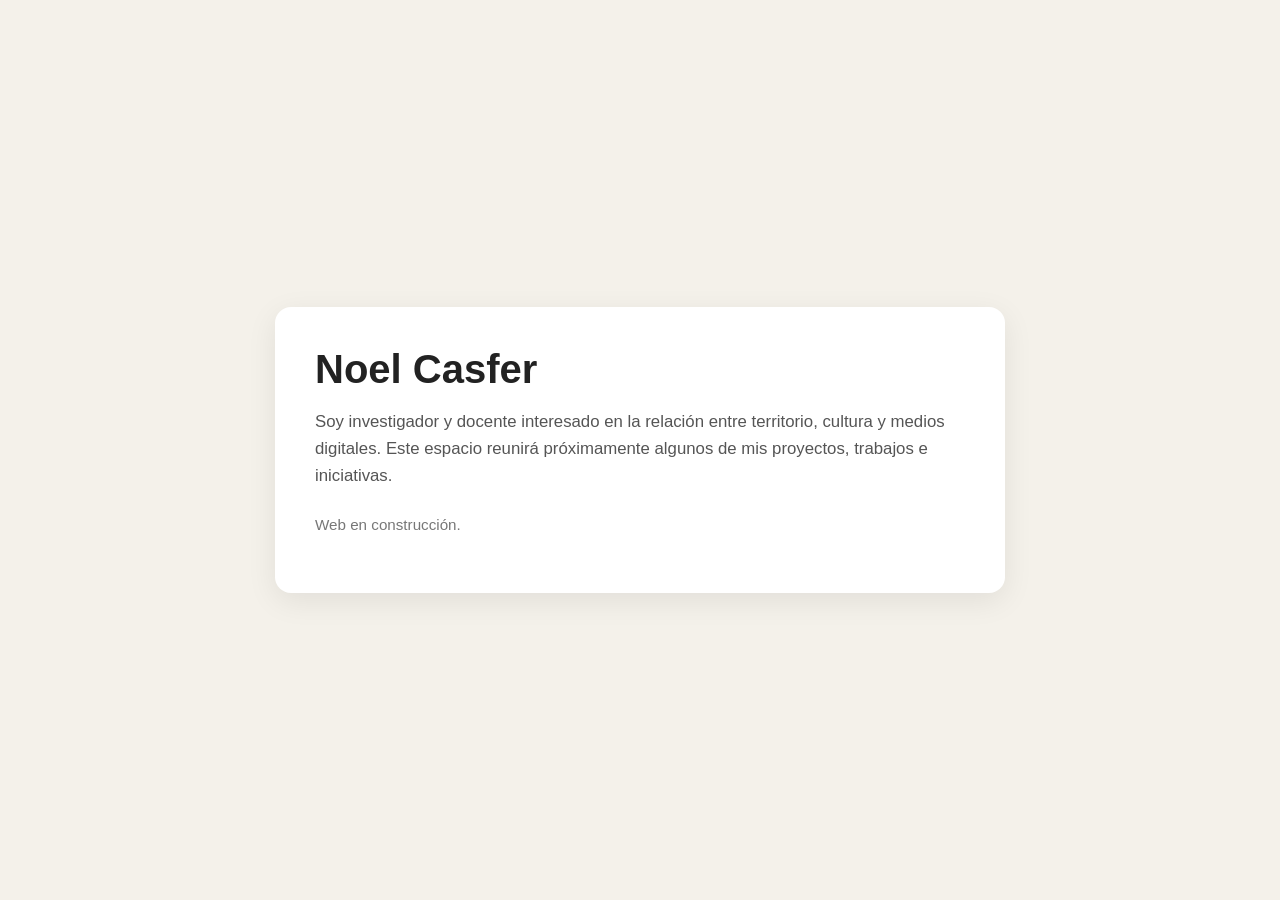
==== index.html @ ef3d39c3 "Create index.html" ====
<!DOCTYPE html>
<html lang="es">
<head>
  <meta charset="UTF-8" />
  <meta name="viewport" content="width=device-width, initial-scale=1.0" />
  <title>Noel Casfer</title>
  <style>
    body {
      margin: 0;
      font-family: Arial, sans-serif;
      background: #f4f1ea;
      color: #222;
      display: flex;
      align-items: center;
      justify-content: center;
      min-height: 100vh;
    }

    .card {
      max-width: 650px;
      margin: 20px;
      padding: 40px;
      background: white;
      border-radius: 16px;
      box-shadow: 0 8px 30px rgba(0, 0, 0, 0.08);
    }

    h1 {
      margin-top: 0;
      margin-bottom: 10px;
      font-size: 2.5rem;
    }

    p {
      line-height: 1.6;
      color: #555;
      font-size: 1.05rem;
    }

    .note {
      margin-top: 24px;
      font-size: 0.95rem;
      color: #777;
    }

    a {
      color: #5f7a61;
      text-decoration: none;
    }

    a:hover {
      text-decoration: underline;
    }
  </style>
</head>
<body>
  <main class="card">
    <h1>Noel Casfer</h1>
    <p>
      Soy investigador y docente interesado en la relación entre territorio,
      cultura y medios digitales. Este espacio reunirá próximamente algunos de mis
      proyectos, trabajos e iniciativas.
    </p>
    <p class="note">
      Web en construcción.
    </p>
  </main>
</body>
</html>
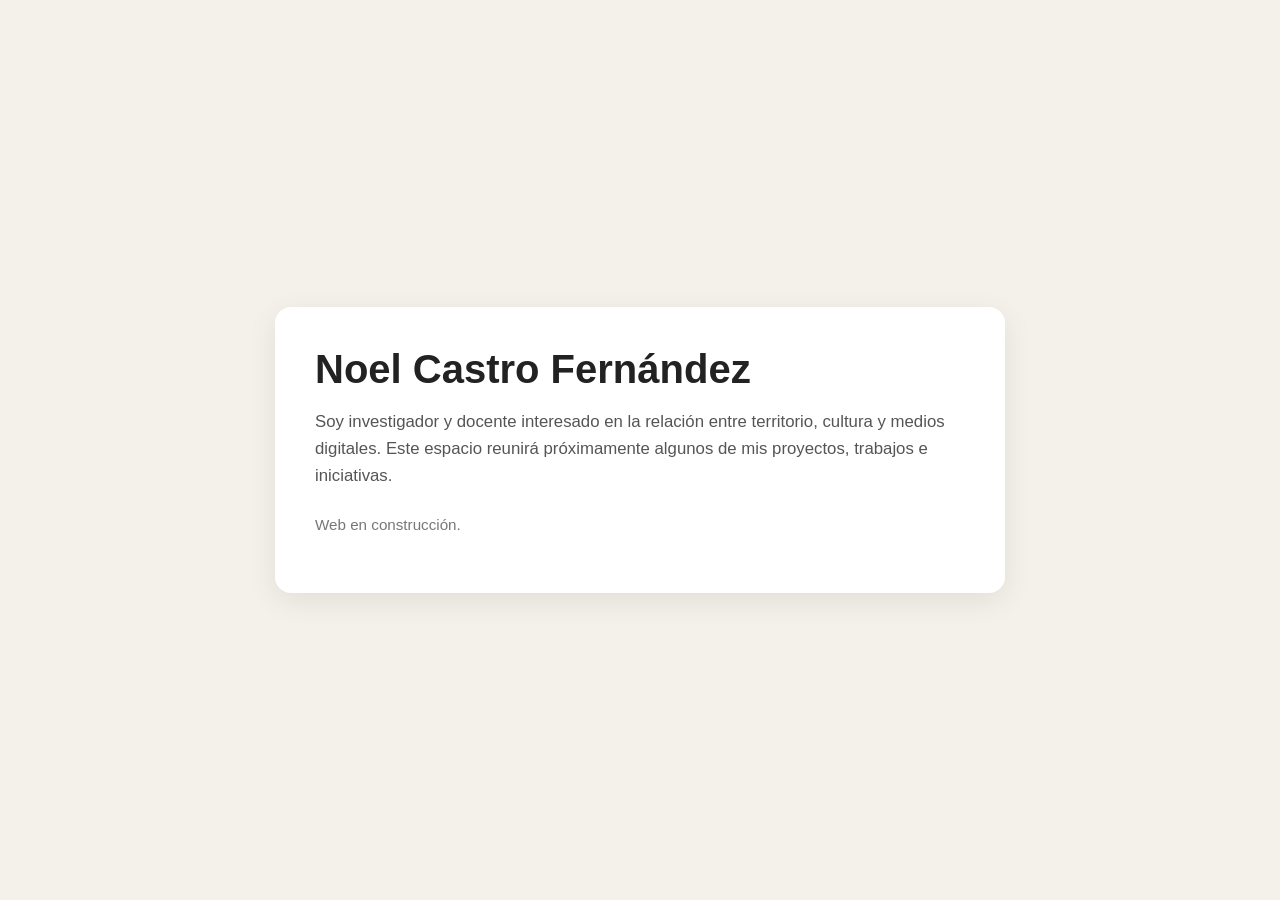
==== commit b0fa560c: "Update name from Noel Casfer to Noel Castro Fernández" ====
--- a/index.html
+++ b/index.html
@@ -55,7 +55,7 @@
 </head>
 <body>
   <main class="card">
-    <h1>Noel Casfer</h1>
+    <h1>Noel Castro Fernández</h1>
     <p>
       Soy investigador y docente interesado en la relación entre territorio,
       cultura y medios digitales. Este espacio reunirá próximamente algunos de mis
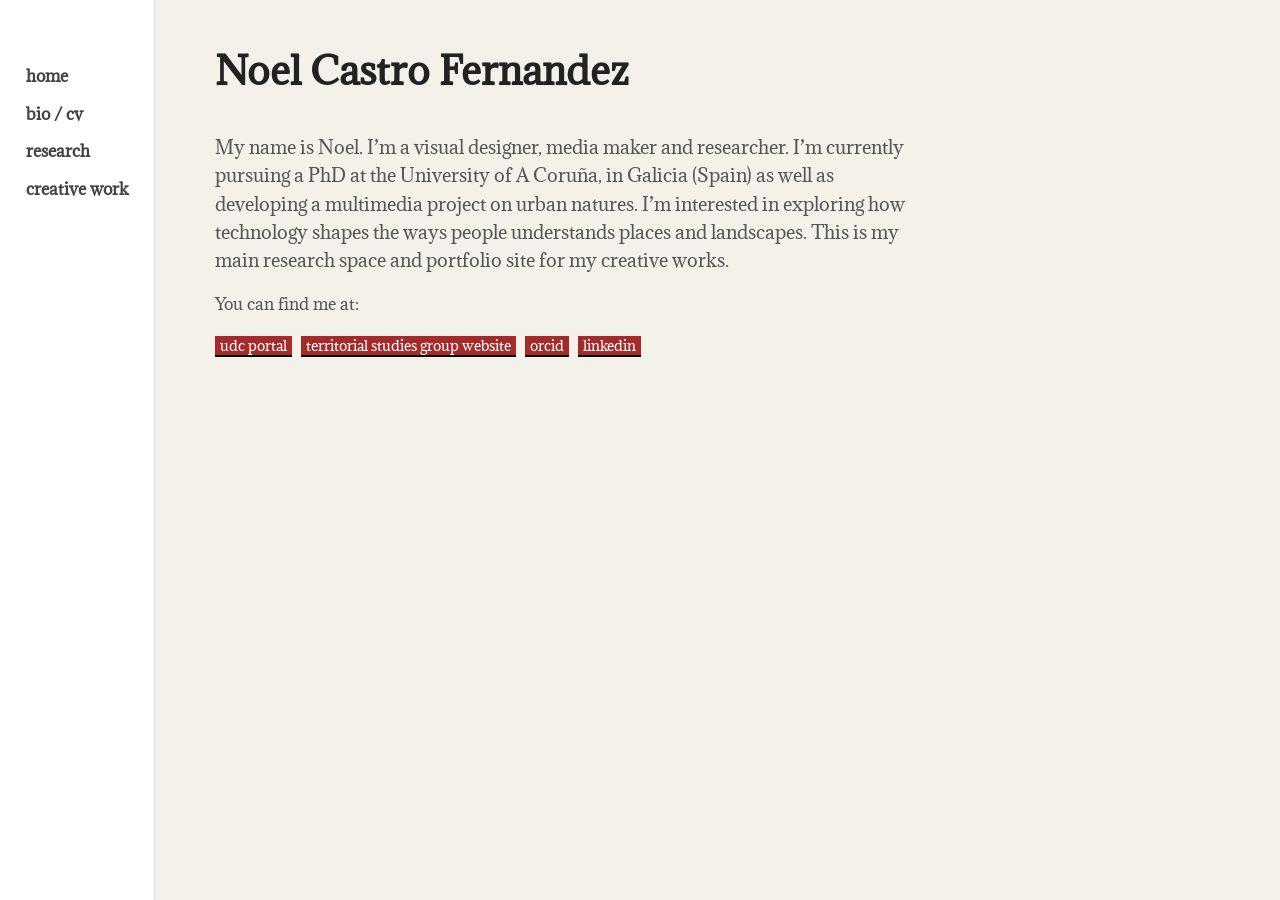
==== commit 23a9870a: "Add files via upload" ====
--- a/index.html
+++ b/index.html
@@ -1,69 +1,45 @@
-<!DOCTYPE html>
-<html lang="es">
-<head>
-  <meta charset="UTF-8" />
-  <meta name="viewport" content="width=device-width, initial-scale=1.0" />
-  <title>Noel Casfer</title>
-  <style>
-    body {
-      margin: 0;
-      font-family: Arial, sans-serif;
-      background: #f4f1ea;
-      color: #222;
-      display: flex;
-      align-items: center;
-      justify-content: center;
-      min-height: 100vh;
-    }
-
-    .card {
-      max-width: 650px;
-      margin: 20px;
-      padding: 40px;
-      background: white;
-      border-radius: 16px;
-      box-shadow: 0 8px 30px rgba(0, 0, 0, 0.08);
-    }
-
-    h1 {
-      margin-top: 0;
-      margin-bottom: 10px;
-      font-size: 2.5rem;
-    }
-
-    p {
-      line-height: 1.6;
-      color: #555;
-      font-size: 1.05rem;
-    }
-
-    .note {
-      margin-top: 24px;
-      font-size: 0.95rem;
-      color: #777;
-    }
-
-    a {
-      color: #5f7a61;
-      text-decoration: none;
-    }
-
-    a:hover {
-      text-decoration: underline;
-    }
-  </style>
-</head>
-<body>
-  <main class="card">
-    <h1>Noel Castro Fernández</h1>
-    <p>
-      Soy investigador y docente interesado en la relación entre territorio,
-      cultura y medios digitales. Este espacio reunirá próximamente algunos de mis
-      proyectos, trabajos e iniciativas.
-    </p>
-    <p class="note">
-      Web en construcción.
-    </p>
-  </main>
-</body>
-</html>
+<!DOCTYPE html>
+<html lang="en">
+<head>
+  <meta charset="UTF-8" />
+  <meta name="viewport" content="width=device-width, initial-scale=1.0" />
+  <title>Noel Castro Fernandez</title>
+  <link rel="stylesheet" href="style.css" />
+  <link href="https://fonts.googleapis.com/css2?family=Adamina&display=swap" rel="stylesheet">
+</head>
+<body>
+    <div class="layout">
+  <header>
+    <nav>
+      <a href="index.html">Home</a>
+      <a href="bio.html">Bio / CV</a>
+      <a href="research.html">Research</a>
+      <a href="creative.html">Creative Work</a>
+      <!--<a href="teaching.html">Teaching</a>-->
+    </nav>
+  </header>
+
+  <main>
+    <section class="hero">
+      <h1>Noel Castro Fernandez</h1>
+      <p class="intro">
+        My name is Noel. I’m a visual designer, media maker and researcher. I’m currently pursuing a PhD at the University of A Coruña, in Galicia (Spain) as well as developing a multimedia project on urban natures. I’m interested in exploring how technology shapes the ways people understands places and landscapes. This is my main research space and portfolio site for my creative works.
+      </p>
+      <p>You can find me at:</p>
+      <button><a href="https://pdi.udc.es/es/File/Pdi/ZC98M" target="_blank">UDC portal</a></button>
+      <button><a href="https://grupodeestudosterritoriais.com/noel-castro-fernandez/" target="_blank">Territorial Studies Group website</a></button>
+      <button><a href="https://orcid.org/0000-0002-6266-4529" target="_blank">ORCID</a></button>
+      <button><a href="https://www.linkedin.com/in/noel-castro-fernandez-228b0415a" target="_blank">LinkedIn</a></button>
+    </section>
+    <section class="mosaic">
+  <img src="images/img1.jpg" alt="">
+  <img src="images/img2.jpg" alt="">
+  <img src="images/img3.jpg" alt="">
+  <img src="images/img4.jpg" alt="">
+  <img src="images/img5.jpg" alt="">
+  <img src="images/img6.jpg" alt="">
+</section>
+  </main>
+  </div>
+</body>
+</html>
--- a/style.css
+++ b/style.css
@@ -0,0 +1,324 @@
+html{
+  scroll-behavior: smooth;
+}
+
+body {
+  margin: 0;
+  font-family: 'Adamina', serif;
+  background: #f4f1ea;
+  color: #222;
+  line-height: 1.6;
+}
+
+.layout {
+  display: flex;
+  min-height: 100vh;
+}
+
+header {
+  padding: 5% 2%;
+  background: white;
+  border-right: 1px solid #ddd;
+}
+
+nav {
+  display: flex;
+  flex-direction: column;
+  gap: 12px;
+  text-transform:lowercase;
+}
+
+nav a {
+  text-decoration: none;
+  color: #444;
+  font-weight: 600;
+}
+
+.inner-nav {
+  position:fixed;
+}
+
+.inner-nav span {
+  background-color:brown;
+  margin: 0px 5px 0px 0px;
+  color:rgb(230, 222, 222);
+  padding:0px 5px;
+
+}
+
+button {
+    background-color:brown;
+  margin: 0px 5px 0px 0px;
+  color:rgb(230, 222, 222);
+  padding:0px 5px;
+  border:0px solid;
+  border-bottom:2px solid black;
+  font-family:Helvetica;
+  font-size:14px;
+  cursor:pointer;
+}
+
+button a {
+  color: white;
+  font-family:'Adamina';
+  text-transform:lowercase;
+  text-decoration:none;
+}
+
+.inner-nav span a {
+  color:white!important;
+  text-transform:none!important;
+  text-decoration:none!important;
+}
+
+.inner-nav {
+   padding: 10px 40px 0px 40px;
+   width:100%;
+   position:fixed;
+  background: #f4f1ea;
+}
+
+nav a:hover {
+  color: #5f7a61;
+}
+
+main {
+  max-width: 900px;
+  padding: 0px 20px;
+}
+
+.hero, .section-box {
+  padding: 40px 40px;
+  border-radius: 16px;
+}
+
+h1 {
+  margin-top: 0;
+  font-size: 2.4rem;
+}
+
+h2 {
+  margin-top: 0;
+  font-size: 1.5rem;
+}
+
+p {
+  color: #555;
+}
+
+.intro {
+  font-size: 1.1rem;
+  max-width: 700px;
+}
+
+.grid {
+  display: grid;
+  gap: 20px;
+}
+
+.card {
+  background: #faf8f4;
+  border: 1px solid #e8e2d8;
+  border-radius: 14px;
+  padding: 24px;
+}
+
+.card h3 {
+  margin-top: 0;
+  margin-bottom: 10px;
+}
+
+.small {
+  color: #777;
+  font-size: 0.95rem;
+}
+
+footer {
+  max-width: 900px;
+  margin: 0 auto;
+  padding: 30px 20px 50px;
+  color: #777;
+  font-size: 0.95rem;
+}
+
+ul {
+  padding-left: 20px;
+}
+
+.filters {
+  display: flex;
+  flex-wrap: wrap;
+  gap: 0.75rem;
+  align-items: center;
+  margin-bottom: 1.5rem;
+}
+
+.filters label {
+  font-weight: 600;
+}
+
+.filters select {
+  padding: 0.45rem 0.7rem;
+  border: 1px solid #ccc;
+  border-radius: 6px;
+  background: white;
+}
+
+.creative-list {
+  max-width: 700px;
+}
+
+.creative-list h1 {
+  font-size: 1.2rem; /* 🔑 mucho más pequeño */
+  font-weight: normal;
+  margin: 0 0 28px;
+}
+
+/* PROJECTS */
+
+.project {
+  margin-bottom: 18px; /* 🔑 más compacto */
+}
+
+.main-line {
+  margin: 0;
+  font-size: 0.95rem;c
+}
+
+.type {
+  color: #666;
+  text-transform:lowercase;
+}
+
+.sub-line {
+  margin: 4px 0 0 14px; /* 🔑 sangría más fina */
+  font-size: 0.85rem;
+  color: #555;
+}
+
+/* LINKS estilo más fino */
+
+.sub-line a {
+  color: #111;
+  text-decoration: none;
+}
+
+.sub-line a:hover {
+  text-decoration: underline;
+}
+
+.projects-grid {
+  display: grid;
+  gap: 1.25rem;
+}
+.carousel {
+  display: flex;
+  align-items: center;
+  gap: 16px;
+  margin-top: 20px;
+}
+
+.carousel-track-container {
+  flex: 1;
+}
+
+.carousel-track {
+  position: relative;
+  width: 100%;
+  min-height: 460px;
+}
+
+.carousel-slide {
+  display: none;
+}
+
+.carousel-slide.active {
+  display: block;
+}
+
+.carousel-slide img {
+  width: 100%;
+  height: 460px;
+  object-fit: cover;
+  border-radius: 14px;
+  border: 1px solid #ddd2bf;
+  display: block;
+}
+
+.carousel-btn {
+  border: none;
+  background: #eae4d8;
+  color: #444;
+  width: 42px;
+  height: 42px;
+  border-radius: 50%;
+  font-size: 1.2rem;
+  cursor: pointer;
+  flex-shrink: 0;
+}
+
+.carousel-btn:hover {
+  background: #ddd4c3;
+}
+
+.carousel-dots {
+  display: flex;
+  justify-content: center;
+  gap: 10px;
+  margin-top: 18px;
+}
+
+.dot {
+  width: 12px;
+  height: 12px;
+  border-radius: 50%;
+  border: none;
+  background: #d0c7b8;
+  cursor: pointer;
+}
+
+.dot.active {
+  background: #6f7d5c;
+}
+
+@media (max-width: 900px) {
+  .carousel {
+    gap: 10px;
+  }
+
+  .carousel-track {
+    min-height: 320px;
+  }
+
+  .carousel-slide img {
+    height: 320px;
+  }
+}
+
+@media (max-width: 700px) {
+  .carousel {
+    flex-direction: column;
+  }
+
+  .carousel-btn {
+    display: none;
+  }
+
+  .carousel-track {
+    min-height: 240px;
+  }
+
+  .carousel-slide img {
+    height: 240px;
+  }
+}
+
+@media (max-width: 700px) {
+  .hero, .section-box {
+    padding: 28px;
+  }
+
+  h1 {
+    font-size: 2rem;
+  }
+}
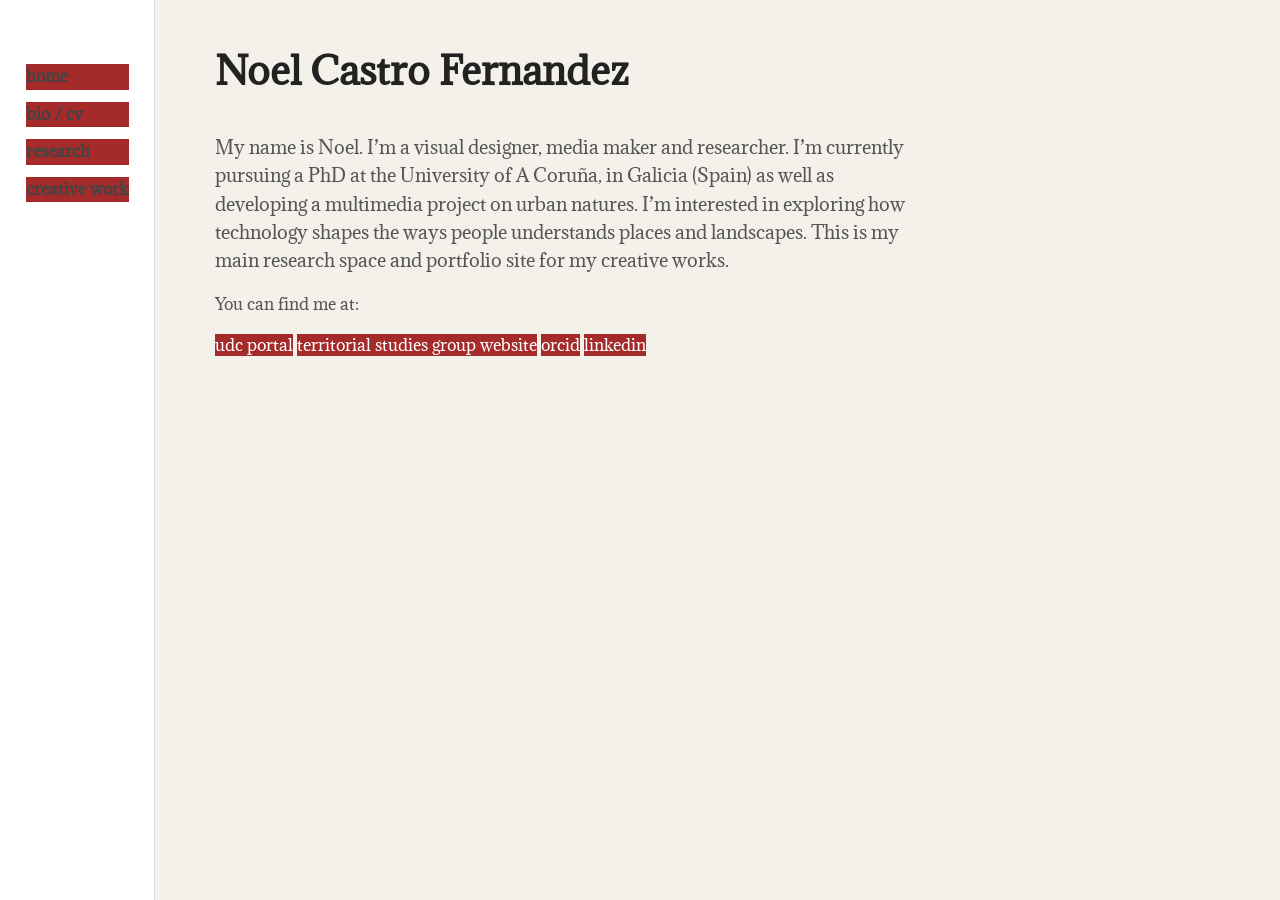
==== commit 276c73ca: "Replace buttons with anchor tags for links Updated links to use anchor tags instead of buttons for b" ====
--- a/index.html
+++ b/index.html
@@ -26,10 +26,10 @@
         My name is Noel. I’m a visual designer, media maker and researcher. I’m currently pursuing a PhD at the University of A Coruña, in Galicia (Spain) as well as developing a multimedia project on urban natures. I’m interested in exploring how technology shapes the ways people understands places and landscapes. This is my main research space and portfolio site for my creative works.
       </p>
       <p>You can find me at:</p>
-      <button><a href="https://pdi.udc.es/es/File/Pdi/ZC98M" target="_blank">UDC portal</a></button>
-      <button><a href="https://grupodeestudosterritoriais.com/noel-castro-fernandez/" target="_blank">Territorial Studies Group website</a></button>
-      <button><a href="https://orcid.org/0000-0002-6266-4529" target="_blank">ORCID</a></button>
-      <button><a href="https://www.linkedin.com/in/noel-castro-fernandez-228b0415a" target="_blank">LinkedIn</a></button>
+      <a href="https://pdi.udc.es/es/File/Pdi/ZC98M" style="btn" target="_blank">UDC portal</a>
+      <a href="https://grupodeestudosterritoriais.com/noel-castro-fernandez/" style="btn"  target="_blank">Territorial Studies Group website</a>
+      <a href="https://orcid.org/0000-0002-6266-4529" style="btn"  target="_blank">ORCID</a>
+      <a href="https://www.linkedin.com/in/noel-castro-fernandez-228b0415a" style="btn"  target="_blank">LinkedIn</a>
     </section>
     <section class="mosaic">
   <img src="images/img1.jpg" alt="">
@@ -42,4 +42,4 @@
   </main>
   </div>
 </body>
-</html>+</html>
--- a/style.css
+++ b/style.css
@@ -46,20 +46,24 @@
 
 }
 
-button {
-    background-color:brown;
+button, .btn {
+  background-color:rgb(230, 222, 222);
   margin: 0px 5px 0px 0px;
-  color:rgb(230, 222, 222);
   padding:0px 5px;
   border:0px solid;
   border-bottom:2px solid black;
-  font-family:Helvetica;
+  font-family:'Adamina';
   font-size:14px;
   cursor:pointer;
 }
 
-button a {
+.tomail {
+  background-color: grey!Important;
+}
+
+a, button a {
   color: white;
+  background-color:brown;
   font-family:'Adamina';
   text-transform:lowercase;
   text-decoration:none;
@@ -282,43 +286,44 @@
 }
 
 @media (max-width: 900px) {
-  .carousel {
-    gap: 10px;
+
+.layout {
+  display:flex;
+  flex-direction:column;
+}
+
+header {
+  justify-content:center;
+  padding-left:20px;
+  position:fixed;
+  width:100%;
+}
+
+header nav {
+  flex-direction:row;
+}
+}
+
+@media (max-width: 700px) {
+    main {
+    padding-left:0px;
+    padding-right:0px;
   }
 
-  .carousel-track {
-    min-height: 320px;
-  }
-
-  .carousel-slide img {
-    height: 320px;
-  }
-}
-
-@media (max-width: 700px) {
-  .carousel {
-    flex-direction: column;
-  }
-
-  .carousel-btn {
-    display: none;
-  }
-
-  .carousel-track {
-    min-height: 240px;
-  }
-
-  .carousel-slide img {
-    height: 240px;
+  .inner-nav {
+  margin-top:50px;
+  width:100%;
+  font-size:13px;
   }
 }
 
 @media (max-width: 700px) {
   .hero, .section-box {
-    padding: 28px;
+    padding: 24px;
+    padding-top:100px;
   }
 
   h1 {
     font-size: 2rem;
   }
-}+}
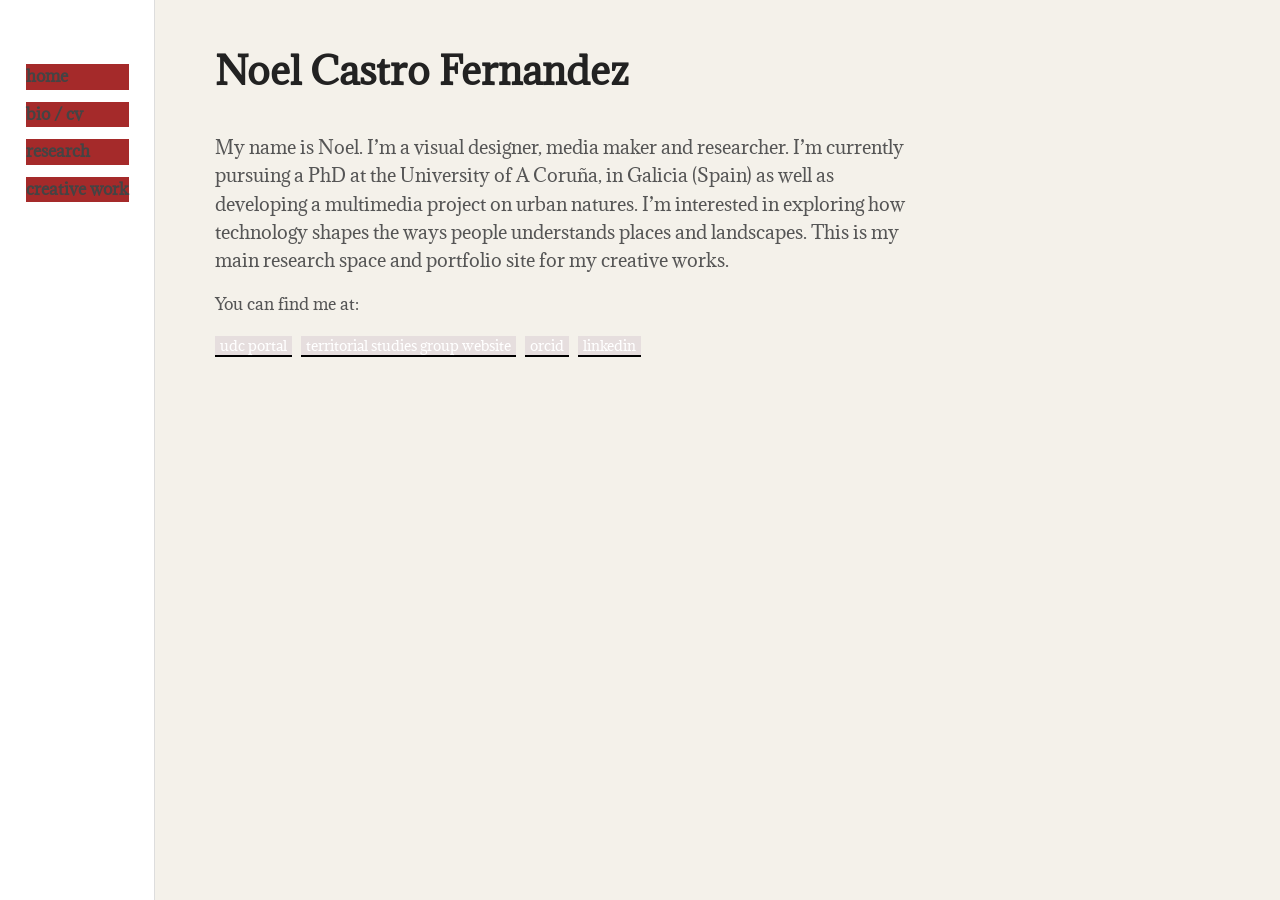
==== commit 5e70bdd6: "Fix HTML formatting and update links" ====
--- a/index.html
+++ b/index.html
@@ -26,10 +26,10 @@
         My name is Noel. I’m a visual designer, media maker and researcher. I’m currently pursuing a PhD at the University of A Coruña, in Galicia (Spain) as well as developing a multimedia project on urban natures. I’m interested in exploring how technology shapes the ways people understands places and landscapes. This is my main research space and portfolio site for my creative works.
       </p>
       <p>You can find me at:</p>
-      <a href="https://pdi.udc.es/es/File/Pdi/ZC98M" style="btn" target="_blank">UDC portal</a>
-      <a href="https://grupodeestudosterritoriais.com/noel-castro-fernandez/" style="btn"  target="_blank">Territorial Studies Group website</a>
-      <a href="https://orcid.org/0000-0002-6266-4529" style="btn"  target="_blank">ORCID</a>
-      <a href="https://www.linkedin.com/in/noel-castro-fernandez-228b0415a" style="btn"  target="_blank">LinkedIn</a>
+      <a href="https://pdi.udc.es/es/File/Pdi/ZC98M" class="btn" target="_blank">UDC portal</a>
+      <a href="https://grupodeestudosterritoriais.com/noel-castro-fernandez/" class="btn"  target="_blank">Territorial Studies Group website</a>
+      <a href="https://orcid.org/0000-0002-6266-4529" class="btn"  target="_blank">ORCID</a>
+      <a href="https://www.linkedin.com/in/noel-castro-fernandez-228b0415a" class="btn"  target="_blank">LinkedIn</a>
     </section>
     <section class="mosaic">
   <img src="images/img1.jpg" alt="">
--- a/style.css
+++ b/style.css
@@ -46,7 +46,7 @@
 
 }
 
-button, .btn {
+.btn {
   background-color:rgb(230, 222, 222);
   margin: 0px 5px 0px 0px;
   padding:0px 5px;
